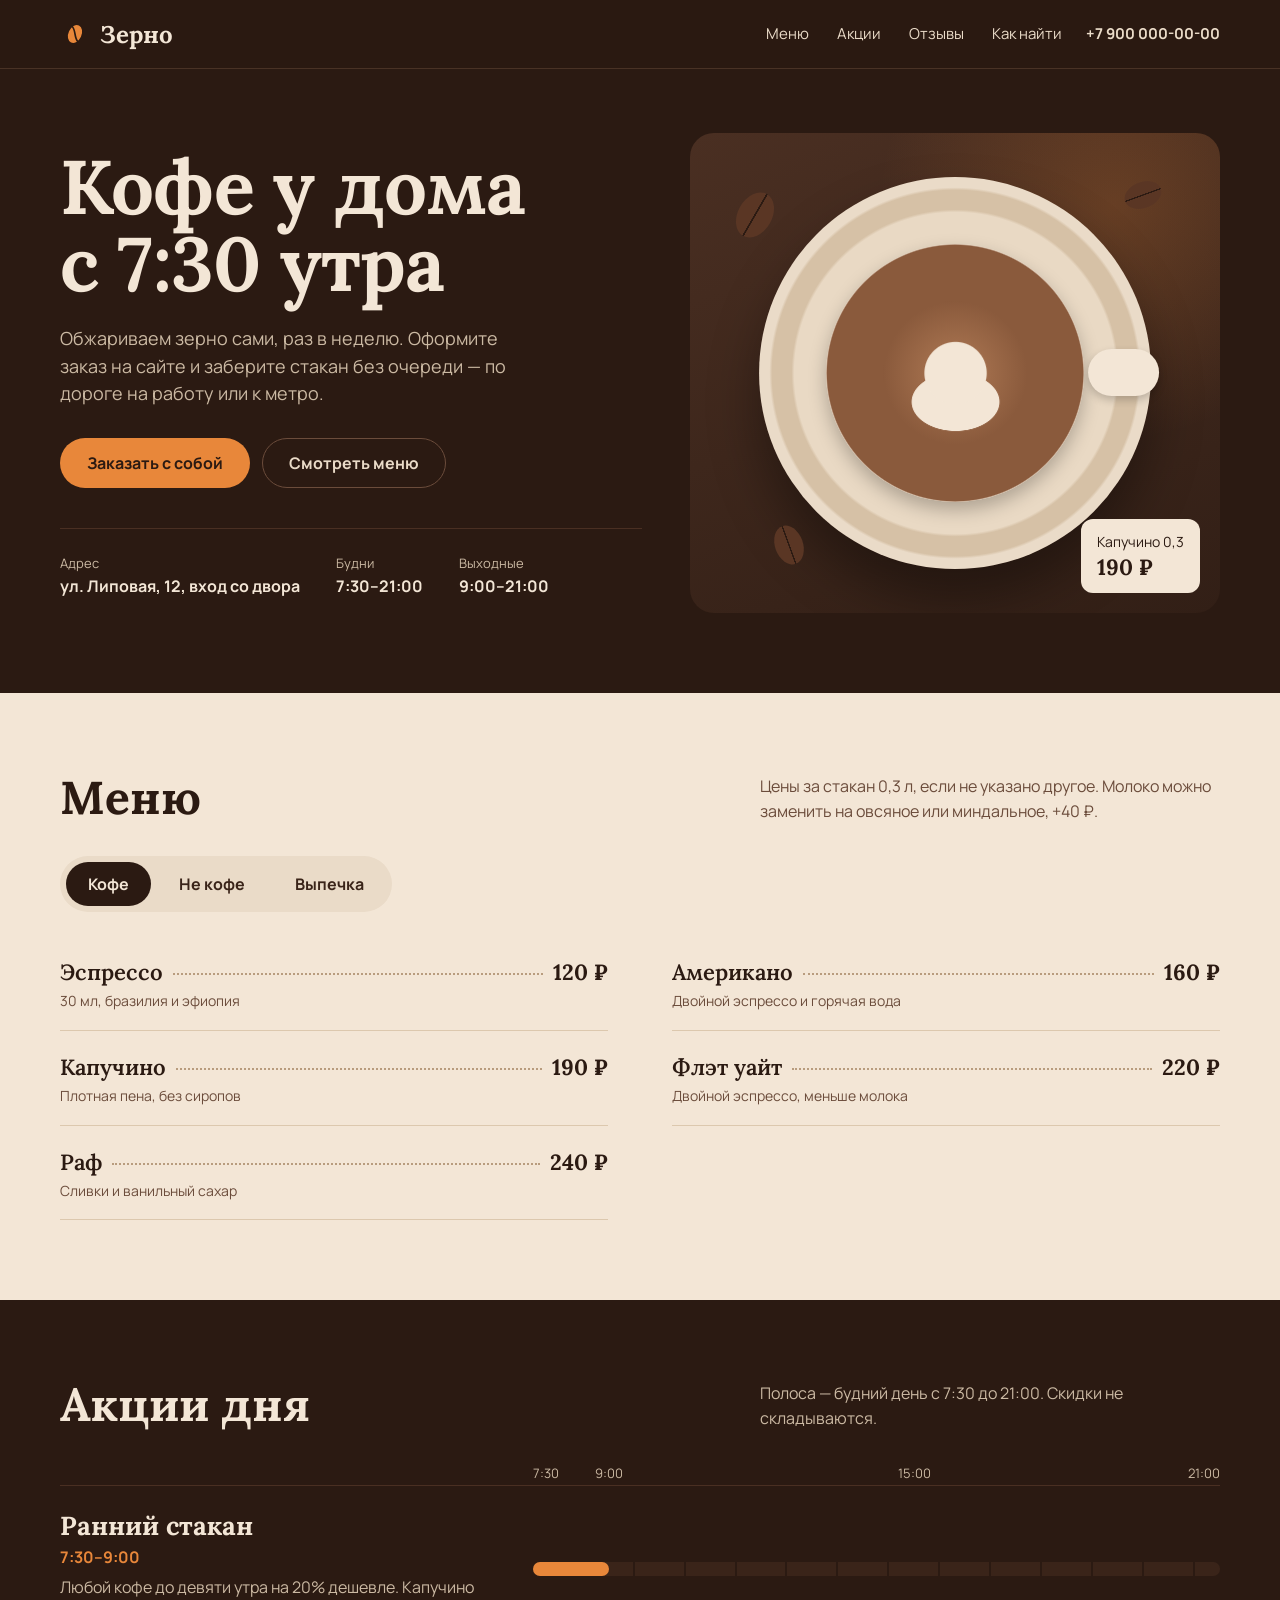
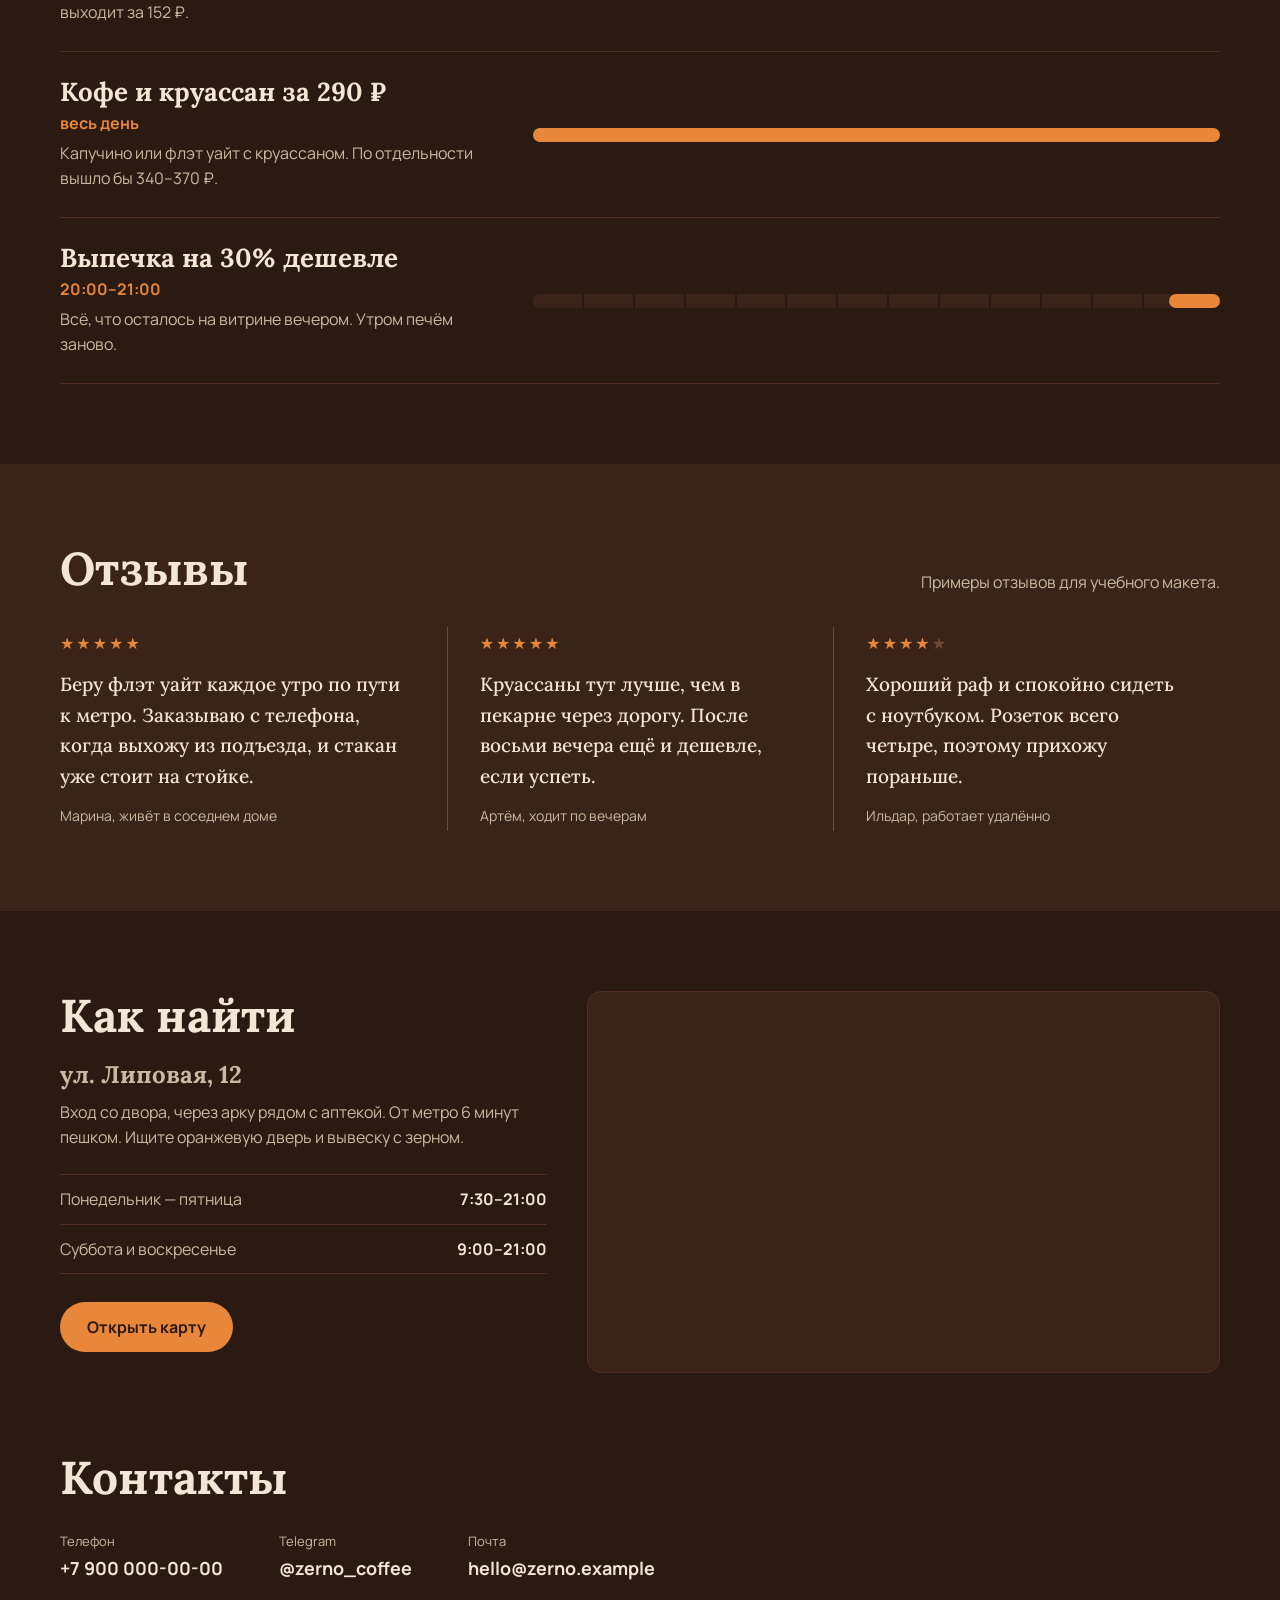
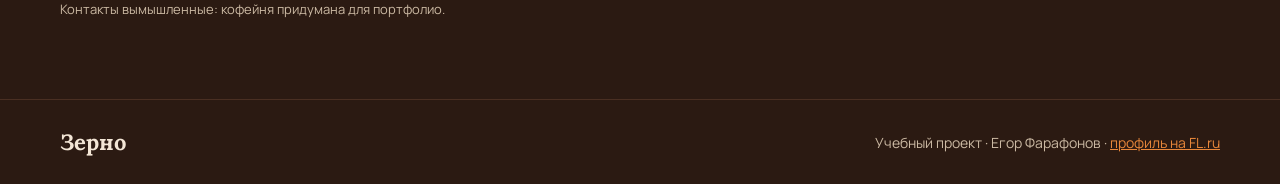
==== index.html @ 4b4f6992 "Initial commit: study portfolio project Co-Authored-By: Claude Opus 5.5 <noreply@anthropic.com>" ====
<!doctype html>
<html lang="ru">
<head>
<meta charset="utf-8">
<meta name="viewport" content="width=device-width, initial-scale=1">
<title>Зерно — кофейня у дома с 7:30</title>
<meta name="description" content="Кофейня «Зерно» на Липовой, 12: свежая обжарка раз в неделю, меню с ценами, акции дня и заказ с собой без очереди. Открываемся в 7:30.">
<meta name="theme-color" content="#2B1A12">
<meta property="og:type" content="website">
<meta property="og:locale" content="ru_RU">
<meta property="og:title" content="Зерно — кофейня у дома с 7:30">
<meta property="og:description" content="Меню с ценами, акции дня и заказ с собой без очереди. Учебный проект Егора Фарафонова.">
<meta property="og:url" content="https://xevorin.github.io/zerno-coffee/">
<meta property="og:image" content="https://xevorin.github.io/zerno-coffee/screenshot.png">
<link rel="icon" href="data:image/svg+xml,%3Csvg xmlns='http://www.w3.org/2000/svg' viewBox='0 0 64 64'%3E%3Crect width='64' height='64' rx='14' fill='%232B1A12'/%3E%3Cellipse cx='32' cy='32' rx='14' ry='20' fill='%23E8873A' transform='rotate(25 32 32)'/%3E%3Cpath d='M26 16c8 8 4 24 12 32' stroke='%232B1A12' stroke-width='3' fill='none' stroke-linecap='round'/%3E%3C/svg%3E">
<link rel="preconnect" href="https://fonts.googleapis.com">
<link rel="preconnect" href="https://fonts.gstatic.com" crossorigin>
<link href="https://fonts.googleapis.com/css2?family=Lora:wght@500;600;700&family=Manrope:wght@400;500;700&display=swap" rel="stylesheet">
<link rel="stylesheet" href="style.css">
</head>
<body>
<a class="skip" href="#main">Перейти к содержимому</a>

<header class="top">
  <div class="wrap top__in">
    <a class="logo" href="#top" aria-label="Зерно, на главную">
      <svg class="logo__mark" viewBox="0 0 64 64" aria-hidden="true"><ellipse cx="32" cy="32" rx="14" ry="20" fill="#E8873A" transform="rotate(25 32 32)"/><path d="M26 16c8 8 4 24 12 32" stroke="#2B1A12" stroke-width="3.5" fill="none" stroke-linecap="round"/></svg>
      Зерно
    </a>
    <nav class="nav" aria-label="Разделы">
      <a href="#menu">Меню</a>
      <a href="#deals">Акции</a>
      <a href="#reviews">Отзывы</a>
      <a href="#find">Как найти</a>
    </nav>
    <a class="top__phone" href="tel:+79000000000">+7 900 000-00-00</a>
  </div>
</header>

<main id="main">
  <section class="hero" id="top" aria-labelledby="hero-title">
    <div class="wrap hero__in">
      <div class="hero__text">
        <h1 id="hero-title">Кофе у дома с&nbsp;7:30 утра</h1>
        <p class="lead">Обжариваем зерно сами, раз в неделю. Оформите заказ на сайте и заберите стакан без очереди — по дороге на работу или к метро.</p>
        <div class="btns">
          <button class="btn btn--primary" type="button" data-open-order>Заказать с собой</button>
          <a class="btn btn--ghost" href="#menu">Смотреть меню</a>
        </div>
        <dl class="facts">
          <div><dt>Адрес</dt><dd>ул. Липовая, 12, вход со двора</dd></div>
          <div><dt>Будни</dt><dd>7:30–21:00</dd></div>
          <div><dt>Выходные</dt><dd>9:00–21:00</dd></div>
        </dl>
      </div>
      <div class="cup" aria-hidden="true">
        <div class="cup__saucer"><div class="cup__body"><div class="cup__foam"></div></div><div class="cup__handle"></div></div>
        <div class="cup__bean cup__bean--1"></div>
        <div class="cup__bean cup__bean--2"></div>
        <div class="cup__bean cup__bean--3"></div>
        <div class="cup__tag">Капучино 0,3<b>190 ₽</b></div>
      </div>
    </div>
  </section>

  <section class="section menu" id="menu" aria-labelledby="menu-title">
    <div class="wrap">
      <div class="section__head">
        <h2 id="menu-title">Меню</h2>
        <p>Цены за стакан 0,3 л, если не указано другое. Молоко можно заменить на овсяное или миндальное, +40 ₽.</p>
      </div>

      <div class="tabs" role="tablist" aria-label="Категории меню">
        <button class="tab" role="tab" id="tab-coffee" aria-controls="panel-coffee" aria-selected="true">Кофе</button>
        <button class="tab" role="tab" id="tab-other" aria-controls="panel-other" aria-selected="false" tabindex="-1">Не кофе</button>
        <button class="tab" role="tab" id="tab-bakery" aria-controls="panel-bakery" aria-selected="false" tabindex="-1">Выпечка</button>
      </div>

      <div class="panel" role="tabpanel" id="panel-coffee" aria-labelledby="tab-coffee" tabindex="0">
        <ul class="items">
          <li class="item" data-id="espresso" data-name="Эспрессо" data-price="120"><h3>Эспрессо</h3><span class="dots" aria-hidden="true"></span><b>120 ₽</b><p>30 мл, бразилия и эфиопия</p></li>
          <li class="item" data-id="americano" data-name="Американо" data-price="160"><h3>Американо</h3><span class="dots" aria-hidden="true"></span><b>160 ₽</b><p>Двойной эспрессо и горячая вода</p></li>
          <li class="item" data-id="cappuccino" data-name="Капучино" data-price="190"><h3>Капучино</h3><span class="dots" aria-hidden="true"></span><b>190 ₽</b><p>Плотная пена, без сиропов</p></li>
          <li class="item" data-id="flatwhite" data-name="Флэт уайт" data-price="220"><h3>Флэт уайт</h3><span class="dots" aria-hidden="true"></span><b>220 ₽</b><p>Двойной эспрессо, меньше молока</p></li>
          <li class="item" data-id="raf" data-name="Раф" data-price="240"><h3>Раф</h3><span class="dots" aria-hidden="true"></span><b>240 ₽</b><p>Сливки и ванильный сахар</p></li>
        </ul>
      </div>
      <div class="panel" role="tabpanel" id="panel-other" aria-labelledby="tab-other" tabindex="0" hidden>
        <ul class="items">
          <li class="item" data-id="cocoa" data-name="Какао" data-price="180"><h3>Какао</h3><span class="dots" aria-hidden="true"></span><b>180 ₽</b><p>Бельгийский порошок, молоко 3,2%</p></li>
          <li class="item" data-id="matcha" data-name="Матча латте" data-price="230"><h3>Матча латте</h3><span class="dots" aria-hidden="true"></span><b>230 ₽</b><p>Японская матча, можно на овсяном</p></li>
          <li class="item" data-id="tea" data-name="Чай в чайнике" data-price="200"><h3>Чай в чайнике</h3><span class="dots" aria-hidden="true"></span><b>200 ₽</b><p>Ассам, сенча или иван-чай, 0,5 л</p></li>
          <li class="item" data-id="lemonade" data-name="Лимонад облепиха-мята" data-price="210"><h3>Лимонад облепиха-мята</h3><span class="dots" aria-hidden="true"></span><b>210 ₽</b><p>0,4 л, со льдом</p></li>
        </ul>
      </div>
      <div class="panel" role="tabpanel" id="panel-bakery" aria-labelledby="tab-bakery" tabindex="0" hidden>
        <ul class="items">
          <li class="item" data-id="croissant" data-name="Круассан" data-price="150"><h3>Круассан</h3><span class="dots" aria-hidden="true"></span><b>150 ₽</b><p>Сливочное масло 82%, печём утром</p></li>
          <li class="item" data-id="cinnabon" data-name="Синнабон" data-price="190"><h3>Синнабон</h3><span class="dots" aria-hidden="true"></span><b>190 ₽</b><p>Корица и сливочный крем</p></li>
          <li class="item" data-id="cheesecake" data-name="Чизкейк" data-price="260"><h3>Чизкейк</h3><span class="dots" aria-hidden="true"></span><b>260 ₽</b><p>Нью-Йорк, кусок 120 г</p></li>
        </ul>
      </div>
    </div>
  </section>

  <section class="section deals" id="deals" aria-labelledby="deals-title">
    <div class="wrap">
      <div class="section__head">
        <h2 id="deals-title">Акции дня</h2>
        <p>Полоса — будний день с 7:30 до 21:00. Скидки не складываются.</p>
      </div>
      <div class="day" aria-hidden="true">
        <span style="left:0">7:30</span><span style="left:11.1%">9:00</span><span style="left:55.6%">15:00</span><span style="left:100%">21:00</span>
      </div>
      <ul class="deals__list">
        <li class="deal">
          <div class="deal__text"><h3>Ранний стакан</h3><p class="deal__time">7:30–9:00</p><p>Любой кофе до девяти утра на 20% дешевле. Капучино выходит за 152 ₽.</p></div>
          <div class="deal__track"><span style="left:0;width:11.1%"></span></div>
        </li>
        <li class="deal">
          <div class="deal__text"><h3>Кофе и круассан за 290 ₽</h3><p class="deal__time">весь день</p><p>Капучино или флэт уайт с круассаном. По отдельности вышло бы 340–370 ₽.</p></div>
          <div class="deal__track"><span style="left:0;width:100%"></span></div>
        </li>
        <li class="deal">
          <div class="deal__text"><h3>Выпечка на 30% дешевле</h3><p class="deal__time">20:00–21:00</p><p>Всё, что осталось на витрине вечером. Утром печём заново.</p></div>
          <div class="deal__track"><span style="left:92.6%;width:7.4%"></span></div>
        </li>
      </ul>
    </div>
  </section>

  <section class="section reviews" id="reviews" aria-labelledby="reviews-title">
    <div class="wrap">
      <div class="section__head">
        <h2 id="reviews-title">Отзывы</h2>
        <p>Примеры отзывов для учебного макета.</p>
      </div>
      <ul class="reviews__grid">
        <li class="review">
          <p class="review__stars" aria-label="Оценка 5 из 5">★★★★★</p>
          <blockquote>Беру флэт уайт каждое утро по пути к метро. Заказываю с телефона, когда выхожу из подъезда, и стакан уже стоит на стойке.</blockquote>
          <p class="review__who">Марина, живёт в соседнем доме</p>
        </li>
        <li class="review">
          <p class="review__stars" aria-label="Оценка 5 из 5">★★★★★</p>
          <blockquote>Круассаны тут лучше, чем в пекарне через дорогу. После восьми вечера ещё и дешевле, если успеть.</blockquote>
          <p class="review__who">Артём, ходит по вечерам</p>
        </li>
        <li class="review">
          <p class="review__stars" aria-label="Оценка 4 из 5">★★★★<span class="dim">★</span></p>
          <blockquote>Хороший раф и спокойно сидеть с ноутбуком. Розеток всего четыре, поэтому прихожу пораньше.</blockquote>
          <p class="review__who">Ильдар, работает удалённо</p>
        </li>
      </ul>
    </div>
  </section>

  <section class="section find" id="find" aria-labelledby="find-title">
    <div class="wrap find__in">
      <div class="find__text">
        <h2 id="find-title">Как найти</h2>
        <p class="find__addr">ул. Липовая, 12</p>
        <p>Вход со двора, через арку рядом с аптекой. От метро 6 минут пешком. Ищите оранжевую дверь и вывеску с зерном.</p>
        <dl class="hours">
          <div><dt>Понедельник — пятница</dt><dd>7:30–21:00</dd></div>
          <div><dt>Суббота и воскресенье</dt><dd>9:00–21:00</dd></div>
        </dl>
        <a class="btn btn--primary" href="https://www.openstreetmap.org/?mlat=55.7602&amp;mlon=37.6085#map=17/55.7602/37.6085" target="_blank" rel="noopener">Открыть карту</a>
      </div>
      <div class="map">
        <iframe title="Карта: кофейня «Зерно»" loading="lazy" src="https://www.openstreetmap.org/export/embed.html?bbox=37.6025%2C55.7575%2C37.6145%2C55.7629&amp;layer=mapnik&amp;marker=55.7602%2C37.6085"></iframe>
      </div>
    </div>
  </section>

  <section class="section contacts" id="contacts" aria-labelledby="contacts-title">
    <div class="wrap">
      <h2 id="contacts-title">Контакты</h2>
      <ul class="contacts__grid">
        <li><span>Телефон</span><a href="tel:+79000000000">+7 900 000-00-00</a></li>
        <li><span>Telegram</span><strong>@zerno_coffee</strong></li>
        <li><span>Почта</span><a href="mailto:hello@zerno.example">hello@zerno.example</a></li>
      </ul>
      <p class="note">Контакты вымышленные: кофейня придумана для портфолио.</p>
    </div>
  </section>
</main>

<footer class="footer">
  <div class="wrap footer__in">
    <span class="footer__logo">Зерно</span>
    <p>Учебный проект · Егор Фарафонов · <a href="https://www.fl.ru/users/farafonovegor07/">профиль на FL.ru</a></p>
  </div>
</footer>

<dialog class="order" id="order" aria-labelledby="order-title">
  <div class="order__box">
    <button class="order__close" type="button" data-close-order aria-label="Закрыть">×</button>

    <form class="order__form" id="order-form" novalidate>
      <h2 id="order-title">Заказ с собой</h2>
      <p class="order__sub">Соберём к выбранному времени, оплата на месте.</p>

      <div class="field">
        <label for="o-name">Имя</label>
        <input id="o-name" name="name" type="text" autocomplete="given-name" required maxlength="40">
        <p class="field__err" id="o-name-err" hidden>Напишите, как к вам обращаться.</p>
      </div>
      <div class="field">
        <label for="o-phone">Телефон</label>
        <input id="o-phone" name="phone" type="tel" inputmode="tel" autocomplete="tel" placeholder="+7 900 000-00-00" required aria-describedby="o-phone-err">
        <p class="field__err" id="o-phone-err" hidden>Нужен российский номер из 11 цифр, например +7 900 123-45-67.</p>
      </div>
      <div class="field">
        <label for="o-time">Когда заберёте</label>
        <select id="o-time" name="time" required></select>
      </div>

      <fieldset class="picker">
        <legend>Что приготовить</legend>
        <ul class="picker__list" id="picker"></ul>
        <p class="field__err" id="o-items-err" hidden>Добавьте хотя бы одну позицию.</p>
      </fieldset>

      <div class="order__total">
        <span>Итого</span>
        <output id="o-total" for="picker" aria-live="polite">0 ₽</output>
      </div>
      <button class="btn btn--primary btn--wide" type="submit">Отправить заказ</button>
      <p class="order__demo">Демо-форма: заказ никуда не отправляется</p>
    </form>

    <div class="order__done" id="order-done" hidden tabindex="-1">
      <div class="order__check" aria-hidden="true">✓</div>
      <h2>Заказ принят</h2>
      <p id="order-summary"></p>
      <button class="btn btn--primary" type="button" data-close-order>Готово</button>
      <p class="order__demo">Демо-форма: заказ никуда не отправляется</p>
    </div>
  </div>
</dialog>

<script src="script.js"></script>
</body>
</html>
---- style.css ----
:root {
  --espresso: #2B1A12;
  --brown: #3A2419;
  --brown-2: #4A2F22;
  --line: #6B4C3B;
  --oat: #EADBC8;
  --oat-2: #F3E6D6;
  --muted: #CBB9A3;
  --orange: #E8873A;
  --orange-2: #F29A52;
  --serif: "Lora", Georgia, serif;
  --sans: "Manrope", system-ui, -apple-system, "Segoe UI", sans-serif;
  --r: 14px;
}

*, *::before, *::after { box-sizing: border-box; }
* { margin: 0; }
html { scroll-behavior: smooth; scroll-padding-top: 80px; }
body {
  background: var(--espresso);
  color: var(--oat);
  font: 400 16px/1.55 var(--sans);
  overflow-x: hidden;
  -webkit-font-smoothing: antialiased;
}
img, svg, iframe { display: block; max-width: 100%; }
ul { list-style: none; padding: 0; }
a { color: inherit; }
button, input, select { font: inherit; color: inherit; }
h1, h2, h3 { font-family: var(--serif); font-weight: 700; line-height: 1.1; color: var(--oat-2); }

:focus-visible { outline: 3px solid var(--orange); outline-offset: 3px; border-radius: 6px; }

.skip {
  position: absolute; left: 16px; top: -60px; z-index: 50;
  background: var(--orange); color: var(--espresso); padding: 10px 16px; border-radius: 8px; font-weight: 700;
}
.skip:focus { top: 12px; }

.wrap { width: min(1160px, 100% - 32px); margin-inline: auto; }

/* header */
.top {
  position: sticky; top: 0; z-index: 20;
  background: rgba(43, 26, 18, .92);
  backdrop-filter: blur(8px);
  border-bottom: 1px solid rgba(107, 76, 59, .5);
}
.top__in { display: flex; align-items: center; gap: 24px; height: 68px; }
.logo { display: flex; align-items: center; gap: 10px; font: 700 24px var(--serif); color: var(--oat-2); text-decoration: none; }
.logo__mark { width: 30px; height: 30px; }
.nav { display: flex; gap: 28px; margin-left: auto; }
.nav a, .top__phone { text-decoration: none; font-size: 15px; color: var(--oat); }
.nav a:hover, .top__phone:hover { color: var(--orange); }
.top__phone { font-weight: 700; }

/* buttons */
.btn {
  display: inline-flex; align-items: center; justify-content: center; gap: 8px;
  min-height: 50px; padding: 0 26px; border-radius: 30px; border: 1.5px solid transparent;
  font-weight: 700; font-size: 16px; text-decoration: none; cursor: pointer;
  transition: background-color .2s, border-color .2s, transform .2s;
}
.btn--primary { background: var(--orange); color: var(--espresso); }
.btn--primary:hover { background: var(--orange-2); }
.btn--primary:active { transform: translateY(1px); }
.btn--ghost { border-color: var(--line); color: var(--oat); }
.btn--ghost:hover { border-color: var(--oat); }
.btn--wide { width: 100%; }

/* hero */
.hero { padding: 64px 0 80px; }
.hero__in { display: grid; grid-template-columns: 1.1fr 1fr; gap: 48px; align-items: center; }
.hero h1 { font-size: clamp(42px, 6.4vw, 76px); line-height: 1.02; letter-spacing: -.01em; max-width: 9.5em; }
.lead { margin-top: 22px; color: var(--muted); font-size: 18px; max-width: 470px; }
.btns { margin-top: 30px; display: flex; flex-wrap: wrap; gap: 12px; }
.facts { margin-top: 40px; display: flex; flex-wrap: wrap; gap: 14px 36px; padding-top: 24px; border-top: 1px solid var(--brown-2); }
.facts dt { font-size: 13px; color: var(--muted); }
.facts dd { font-weight: 700; color: var(--oat-2); }

.cup {
  position: relative; aspect-ratio: 1 / 1; max-height: 480px; width: 100%;
  border-radius: 24px; overflow: hidden;
  background:
    radial-gradient(circle at 80% 15%, rgba(232, 135, 58, .22), transparent 40%),
    linear-gradient(160deg, #4A2F22, #321F16);
}
.cup__saucer {
  position: absolute; left: 50%; top: 50%; width: 74%; aspect-ratio: 1; translate: -50% -50%;
  border-radius: 50%;
  background: radial-gradient(circle, #E9D9C4 0 58%, #D6C1A6 59% 66%, #EADBC8 67%);
  box-shadow: 0 30px 50px rgba(0, 0, 0, .35);
}
.cup__body {
  position: absolute; inset: 17%; border-radius: 50%;
  background: radial-gradient(circle, #8A5A3C 0 70%, #F3E6D6 71% 82%, #D9C4A9 83%);
  box-shadow: 0 8px 18px rgba(0, 0, 0, .25);
}
.cup__foam {
  position: absolute; inset: 22%; border-radius: 50%;
  background: radial-gradient(circle at 50% 50%, #F3E6D6 0 30%, transparent 31%),
              radial-gradient(ellipse 60% 40% at 50% 70%, #F3E6D6 0 50%, transparent 51%),
              radial-gradient(circle at 50% 50%, #B07A55, #8A5A3C 70%);
}
.cup__handle {
  position: absolute; right: -2%; top: 44%; width: 18%; height: 12%;
  border-radius: 40px; background: #F3E6D6; box-shadow: 0 4px 8px rgba(0, 0, 0, .2);
}
.cup__bean {
  position: absolute; width: 34px; height: 48px; border-radius: 50%;
  background: linear-gradient(90deg, #5A3624 47%, #2B1A12 48% 52%, #5A3624 53%);
}
.cup__bean--1 { left: 9%; top: 12%; rotate: 30deg; }
.cup__bean--2 { left: 16%; bottom: 10%; rotate: -20deg; width: 28px; height: 40px; }
.cup__bean--3 { right: 12%; top: 9%; rotate: 70deg; width: 26px; height: 38px; }
.cup__tag {
  position: absolute; right: 20px; bottom: 20px;
  background: var(--oat-2); color: var(--espresso); padding: 12px 16px; border-radius: 12px; font-size: 14px;
}
.cup__tag b { display: block; font: 700 22px var(--serif); }

/* sections */
.section { padding: 80px 0; }
.section__head { display: flex; flex-wrap: wrap; justify-content: space-between; align-items: end; gap: 12px 40px; margin-bottom: 32px; }
.section h2 { font-size: clamp(32px, 4.4vw, 46px); }
.section__head p { color: var(--muted); max-width: 460px; }

/* menu */
.menu { background: var(--oat-2); color: var(--espresso); }
.menu h2, .menu h3 { color: var(--espresso); }
.menu .section__head p { color: #6B4C3B; }
.tabs { display: inline-flex; flex-wrap: wrap; gap: 6px; padding: 6px; background: var(--oat); border-radius: 40px; margin-bottom: 28px; }
.tab {
  border: 0; background: transparent; padding: 10px 22px; border-radius: 30px;
  font-weight: 700; cursor: pointer; color: var(--brown);
}
.tab[aria-selected="true"] { background: var(--espresso); color: var(--oat-2); }
.tab:hover:not([aria-selected="true"]) { background: rgba(43, 26, 18, .08); }
.panel:focus-visible { border-radius: var(--r); }
.items { display: grid; grid-template-columns: 1fr 1fr; gap: 4px 64px; }
.item {
  display: grid; grid-template-columns: auto 1fr auto; align-items: baseline; column-gap: 10px;
  padding: 18px 0; border-bottom: 1px solid #DCC8AE;
}
.item h3 { font-size: 22px; font-weight: 600; }
.dots { border-bottom: 2px dotted #B89C7E; transform: translateY(-5px); min-width: 24px; }
.item b { white-space: nowrap; font: 700 22px var(--serif); color: var(--espresso); }
.item p { grid-column: 1 / -1; margin-top: 4px; font-size: 14px; color: #6B4C3B; }

/* deals: timeline of a weekday */
.day { position: relative; height: 22px; margin-left: calc(38% + 32px); font-size: 13px; color: var(--muted); }
.day span { position: absolute; top: 0; translate: -50% 0; white-space: nowrap; }
.day span:first-child { translate: 0 0; }
.day span:last-child { translate: -100% 0; }
.deals__list { border-top: 1px solid var(--brown-2); }
.deal { display: grid; grid-template-columns: 38% 1fr; gap: 32px; align-items: center; padding: 26px 0; border-bottom: 1px solid var(--brown-2); }
.deal h3 { font-size: 26px; }
.deal__time { color: var(--orange); font-weight: 700; margin: 4px 0 6px; }
.deal__text p:last-child { color: var(--muted); }
.deal__track {
  position: relative; height: 14px; border-radius: 7px;
  background: repeating-linear-gradient(90deg, var(--brown) 0 calc(100% / 13.5 - 2px), var(--espresso) 0 calc(100% / 13.5));
}
.deal__track span { position: absolute; top: 0; bottom: 0; border-radius: 7px; background: var(--orange); }

/* reviews */
.reviews { background: var(--brown); }
.reviews__grid { display: grid; grid-template-columns: repeat(3, 1fr); }
.review { display: flex; flex-direction: column; gap: 14px; padding: 4px 32px; border-left: 1px solid var(--line); }
.review:first-child { padding-left: 0; border-left: 0; }
.review__stars { color: var(--orange); letter-spacing: 2px; }
.review__stars .dim { color: var(--line); }
.review blockquote { font: 500 19px/1.6 var(--serif); color: var(--oat-2); flex: 1; }
.review__who { font-size: 14px; color: var(--muted); }

/* find */
.find__in { display: grid; grid-template-columns: 1fr 1.3fr; gap: 40px; align-items: stretch; }
.find__addr { font: 700 24px var(--serif); color: var(--orange); margin: 18px 0 10px; }
.find__text > p { color: var(--muted); }
.hours { margin: 24px 0 28px; border-top: 1px solid var(--brown-2); }
.hours div { display: flex; justify-content: space-between; gap: 16px; padding: 12px 0; border-bottom: 1px solid var(--brown-2); }
.hours dt { color: var(--muted); }
.hours dd { font-weight: 700; color: var(--oat-2); white-space: nowrap; }
.map { border-radius: var(--r); overflow: hidden; min-height: 380px; background: var(--brown); border: 1px solid var(--brown-2); }
.map iframe { width: 100%; height: 100%; min-height: 380px; border: 0; filter: sepia(.25) saturate(.85); }

/* contacts */
.contacts { padding-top: 0; }
.contacts h2 { margin-bottom: 28px; }
.contacts__grid { display: flex; flex-wrap: wrap; gap: 20px 56px; }
.contacts__grid li { display: flex; flex-direction: column; gap: 4px; }
.contacts__grid span { font-size: 13px; color: var(--muted); }
.contacts__grid a, .contacts__grid strong { font-weight: 700; font-size: 18px; color: var(--oat-2); text-decoration: none; overflow-wrap: anywhere; }
.contacts__grid a:hover { color: var(--orange); }
.note { margin-top: 16px; font-size: 13px; color: var(--muted); }

/* footer */
.footer { border-top: 1px solid var(--brown-2); padding: 28px 0; }
.footer__in { display: flex; flex-wrap: wrap; justify-content: space-between; align-items: center; gap: 12px 24px; }
.footer__logo { font: 700 22px var(--serif); color: var(--oat-2); }
.footer p { color: var(--muted); font-size: 14px; }
.footer a { color: var(--orange); }

/* order dialog */
.order {
  width: min(560px, 100% - 24px); max-height: calc(100dvh - 24px); margin: auto;
  padding: 0; border: 0; border-radius: 20px;
  background: var(--oat-2); color: var(--espresso);
  box-shadow: 0 40px 80px rgba(0, 0, 0, .45);
}
.order::backdrop { background: rgba(20, 12, 8, .7); }
.order[open] { animation: pop .25s ease-out; }
@keyframes pop { from { opacity: 0; transform: translateY(12px); } }
.order__box { position: relative; padding: 32px 28px 24px; }
.order h2 { color: var(--espresso); font-size: 30px; padding-right: 40px; }
.order__sub { color: #6B4C3B; margin: 6px 0 22px; }
.order__close {
  position: absolute; right: 14px; top: 14px; width: 40px; height: 40px; border-radius: 50%;
  border: 0; background: var(--oat); font-size: 26px; line-height: 1; cursor: pointer;
}
.order__close:hover { background: #E0CDB5; }
.field { margin-bottom: 16px; }
.field label, .picker legend { display: block; font-weight: 700; font-size: 14px; margin-bottom: 6px; }
.field input, .field select {
  width: 100%; min-height: 48px; padding: 10px 14px; border-radius: 10px;
  border: 1.5px solid #D6C1A6; background: #fff; color: var(--espresso);
}
.field input:focus-visible, .field select:focus-visible { outline-offset: 0; border-color: var(--orange); }
.field input[aria-invalid="true"] { border-color: #B3261E; }
.field__err { color: #B3261E; font-size: 13px; margin-top: 6px; }
.picker { border: 0; padding: 0; margin: 4px 0 0; min-width: 0; }
.picker__list { border: 1.5px solid #D6C1A6; border-radius: 12px; background: #fff; max-height: 280px; overflow-y: auto; }
.pick { display: flex; align-items: center; gap: 12px; padding: 10px 12px; border-bottom: 1px solid #EFE3D3; }
.pick:last-child { border-bottom: 0; }
.pick__name { flex: 1; min-width: 0; font-size: 15px; }
.pick__name small { display: block; color: #8A6A55; font-size: 13px; }
.qty { display: flex; align-items: center; gap: 4px; }
.qty button {
  width: 34px; height: 34px; border-radius: 50%; border: 1.5px solid #D6C1A6; background: var(--oat-2);
  font-weight: 700; font-size: 18px; line-height: 1; cursor: pointer;
}
.qty button:hover { border-color: var(--orange); }
.qty button:disabled { opacity: .4; cursor: default; }
.qty output { min-width: 24px; text-align: center; font-weight: 700; }
.order__total { display: flex; justify-content: space-between; align-items: baseline; margin: 18px 0 16px; font-weight: 700; }
.order__total output { font: 700 28px var(--serif); }
.order__demo { margin-top: 12px; text-align: center; font-size: 12px; color: #8A6A55; }
.order__done { text-align: center; padding: 20px 0 4px; }
.order__done:focus { outline: none; }
.order__done h2 { padding: 0; margin: 14px 0 8px; }
.order__done > p:not(.order__demo) { color: #6B4C3B; margin-bottom: 22px; }
.order__check {
  width: 64px; height: 64px; margin: 0 auto; border-radius: 50%;
  display: grid; place-items: center; background: var(--orange); font-size: 32px; font-weight: 700;
}
body.no-scroll { overflow: hidden; }

/* responsive */
@media (max-width: 960px) {
  .nav { display: none; }
  .top__phone { margin-left: auto; }
  .hero { padding: 40px 0 64px; }
  .hero__in { grid-template-columns: 1fr; gap: 36px; }
  .cup { max-height: 420px; max-width: 520px; }
  .reviews__grid { grid-template-columns: 1fr; gap: 28px; }
  .review, .review:first-child { padding: 0 0 28px; border-left: 0; border-bottom: 1px solid var(--line); }
  .review:last-child { border-bottom: 0; padding-bottom: 0; }
  .items { grid-template-columns: 1fr; }
  .day { margin-left: 0; }
  .deal { grid-template-columns: 1fr; gap: 14px; }
  .find__in { grid-template-columns: 1fr; }
}
@media (max-width: 480px) {
  body { font-size: 15px; }
  .top__in { height: 60px; gap: 12px; }
  .top__phone { font-size: 14px; }
  .logo { font-size: 21px; }
  .section { padding: 56px 0; }
  .contacts { padding-top: 0; }
  .lead { font-size: 16px; }
  .btns .btn { flex: 1 1 100%; }
  .facts { flex-direction: column; gap: 10px; }
  .tabs { display: flex; }
  .tab { flex: 1; padding: 10px 8px; }
  .item h3, .item b { font-size: 19px; }
  .deal h3 { font-size: 22px; }
  .order__box { padding: 26px 16px 18px; }
  .order h2 { font-size: 26px; }
  .pick { gap: 8px; padding: 10px; }
  .qty button { width: 32px; height: 32px; }
  .map, .map iframe { min-height: 300px; }
}

@media (prefers-reduced-motion: reduce) {
  html { scroll-behavior: auto; }
  *, *::before, *::after { animation-duration: .01ms !important; animation-iteration-count: 1 !important; transition-duration: .01ms !important; }
}
@media (max-width: 480px) {
  .day span:nth-child(2), .day span:nth-child(3) { display: none; }
}
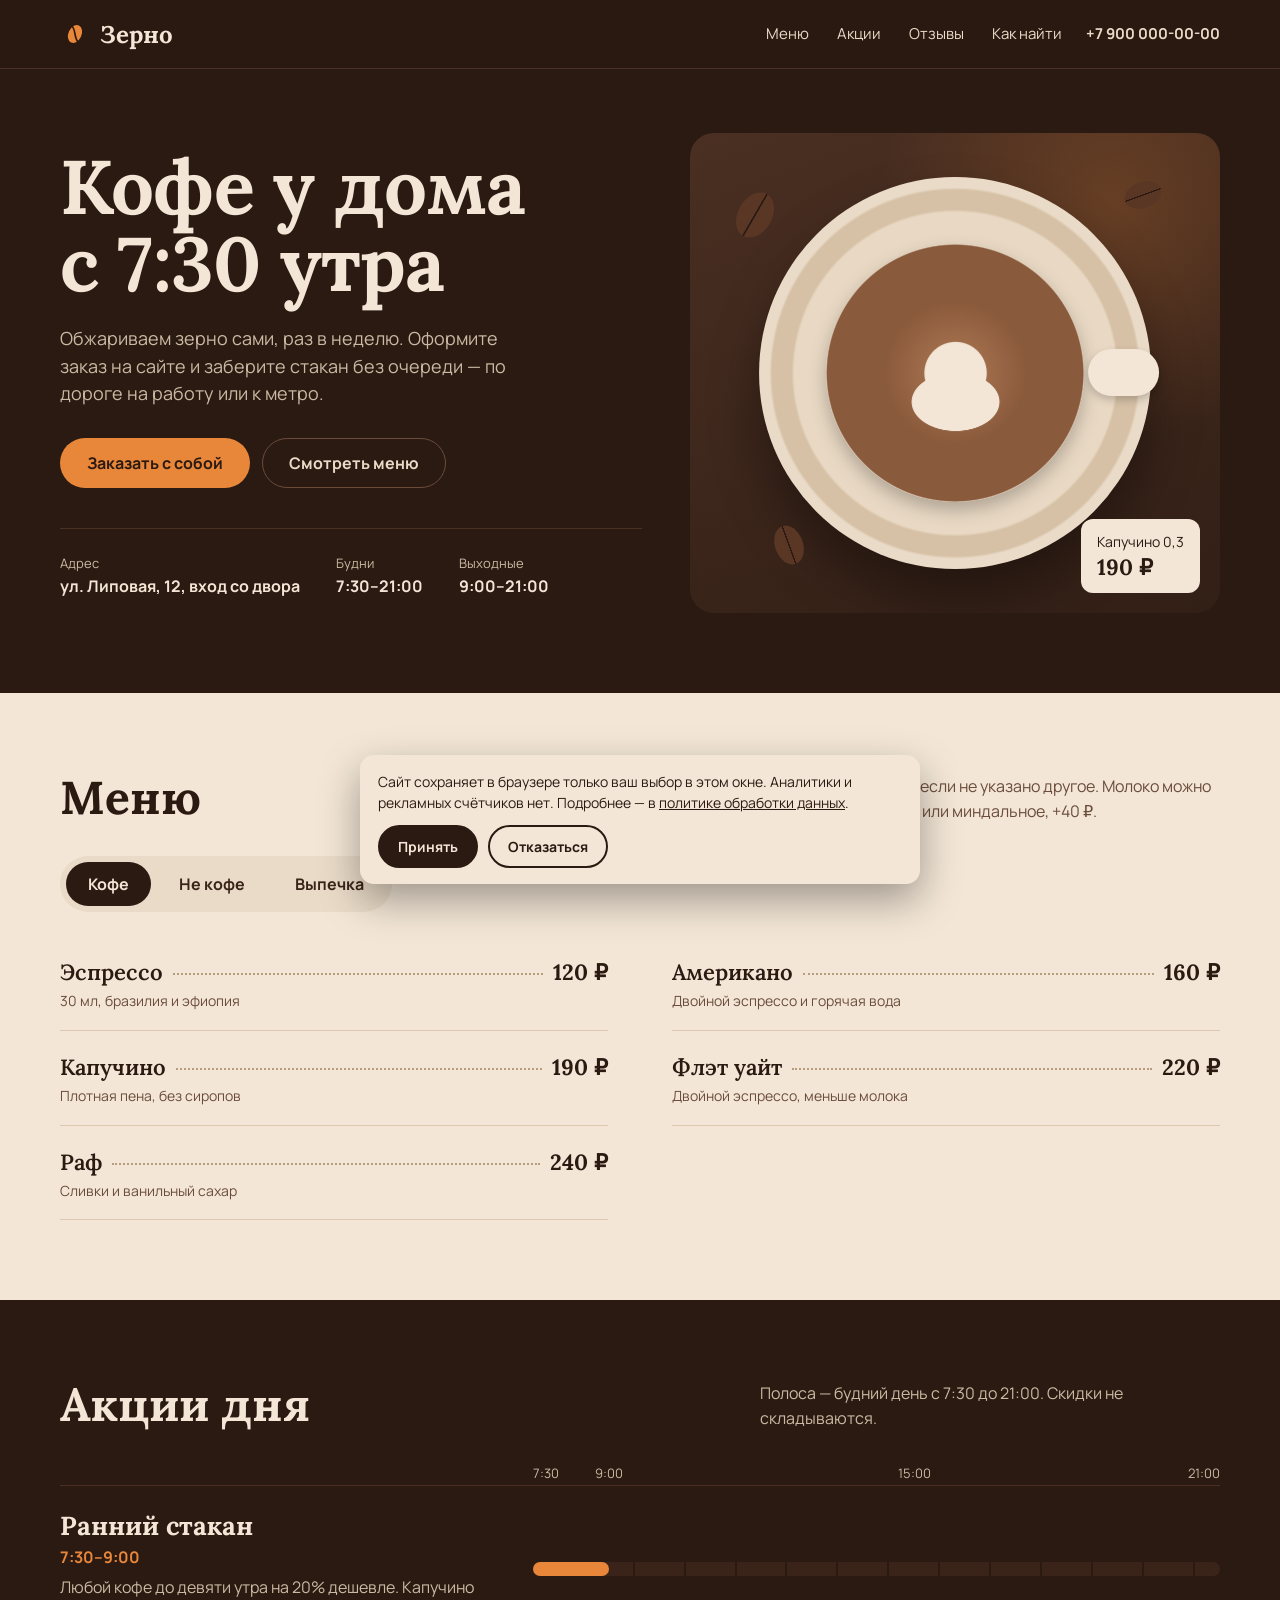
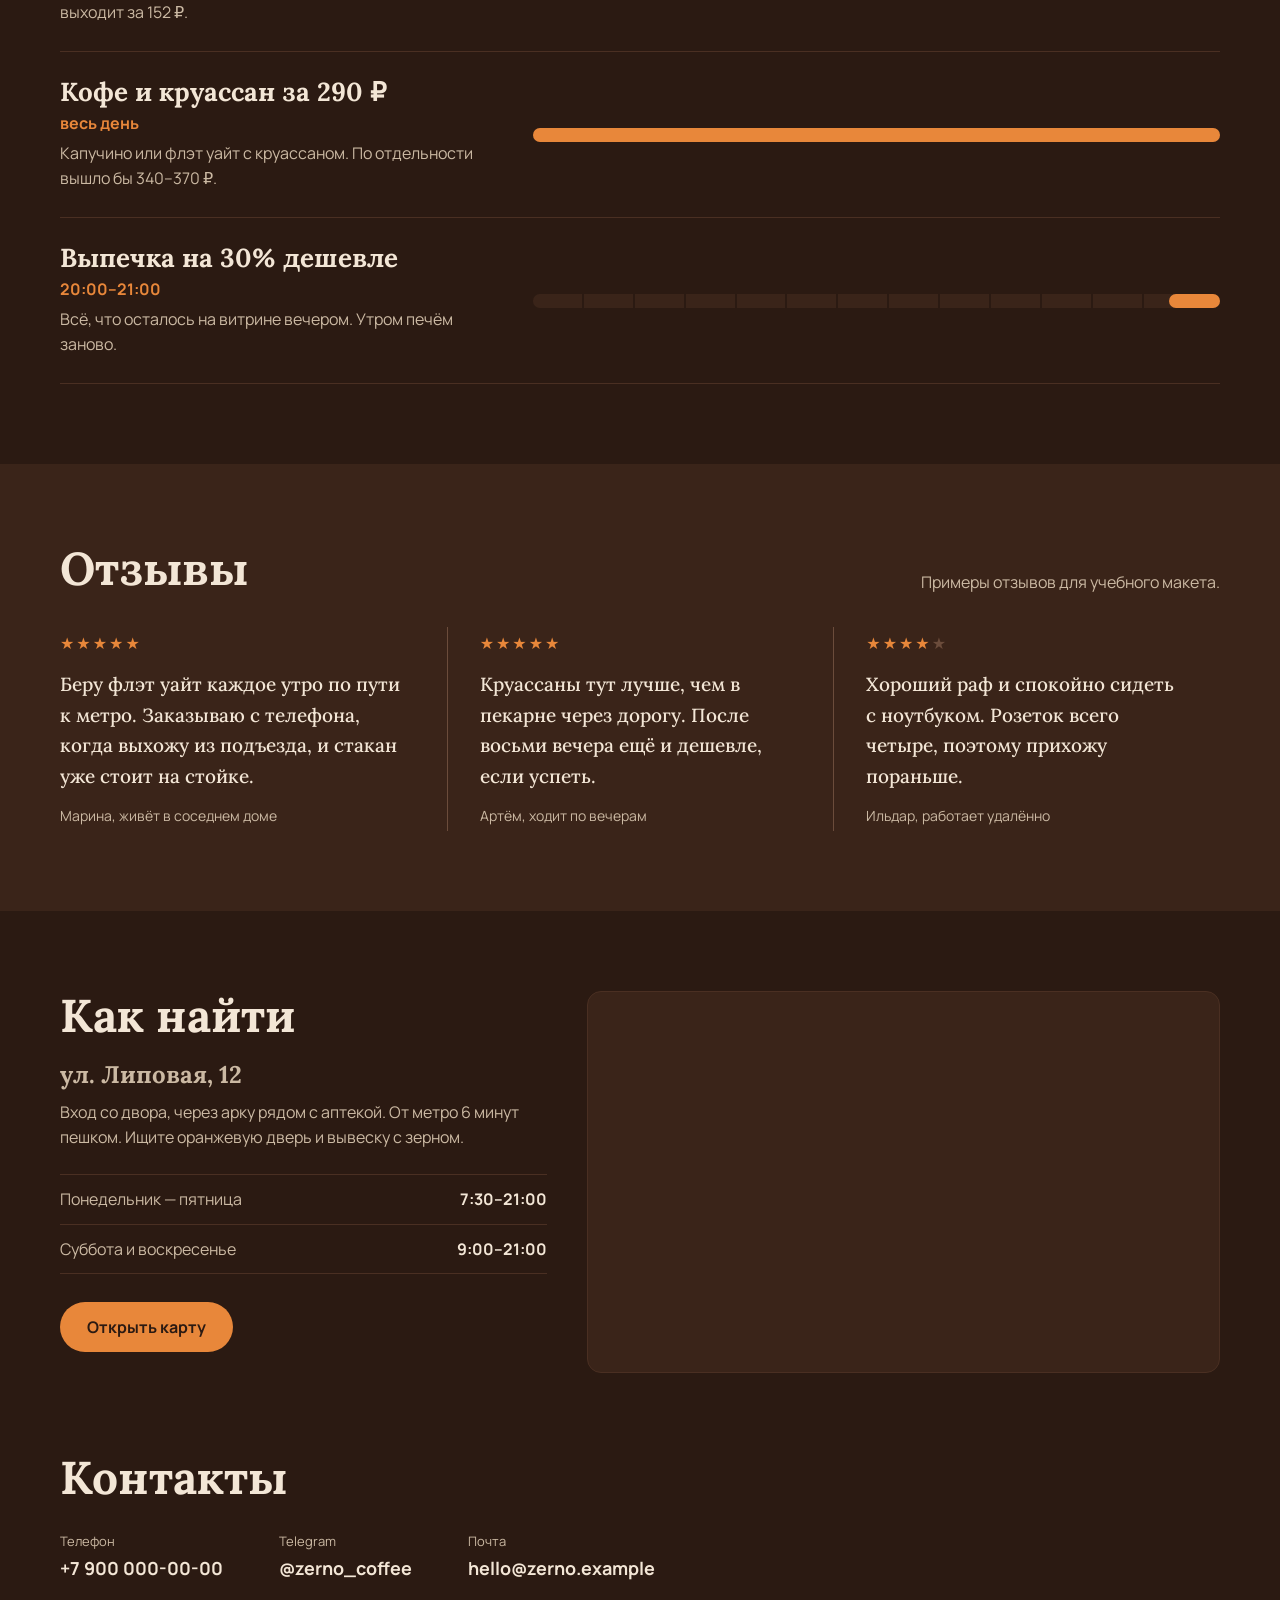
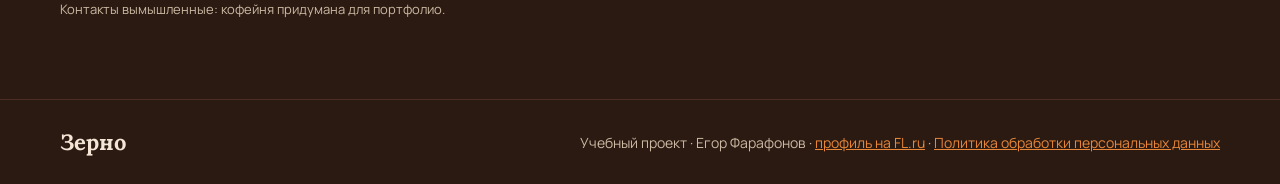
==== commit 650d0c18: "Self-host fonts, add consent and privacy pages Drop Google Fonts: woff2 files (OFL) now ship with th" ====
--- a/index.html
+++ b/index.html
@@ -13,9 +13,7 @@
 <meta property="og:url" content="https://xevorin.github.io/zerno-coffee/">
 <meta property="og:image" content="https://xevorin.github.io/zerno-coffee/screenshot.png">
 <link rel="icon" href="data:image/svg+xml,%3Csvg xmlns='http://www.w3.org/2000/svg' viewBox='0 0 64 64'%3E%3Crect width='64' height='64' rx='14' fill='%232B1A12'/%3E%3Cellipse cx='32' cy='32' rx='14' ry='20' fill='%23E8873A' transform='rotate(25 32 32)'/%3E%3Cpath d='M26 16c8 8 4 24 12 32' stroke='%232B1A12' stroke-width='3' fill='none' stroke-linecap='round'/%3E%3C/svg%3E">
-<link rel="preconnect" href="https://fonts.googleapis.com">
-<link rel="preconnect" href="https://fonts.gstatic.com" crossorigin>
-<link href="https://fonts.googleapis.com/css2?family=Lora:wght@500;600;700&family=Manrope:wght@400;500;700&display=swap" rel="stylesheet">
+<link rel="stylesheet" href="fonts/fonts.css">
 <link rel="stylesheet" href="style.css">
 </head>
 <body>
@@ -189,9 +187,14 @@
 <footer class="footer">
   <div class="wrap footer__in">
     <span class="footer__logo">Зерно</span>
-    <p>Учебный проект · Егор Фарафонов · <a href="https://www.fl.ru/users/farafonovegor07/">профиль на FL.ru</a></p>
+    <p>Учебный проект · Егор Фарафонов · <a href="https://www.fl.ru/users/farafonovegor07/">профиль на FL.ru</a> · <a href="privacy.html">Политика обработки персональных данных</a></p>
   </div>
 </footer>
+
+<div class="cookie" id="cookie" role="region" aria-label="Уведомление о cookie" hidden>
+  <p>Сайт сохраняет в браузере только ваш выбор в этом окне. Аналитики и рекламных счётчиков нет. Подробнее — в <a href="privacy.html">политике обработки данных</a>.</p>
+  <div class="cookie__btns"><button type="button" class="cookie__ok" data-cookie="accepted">Принять</button><button type="button" class="cookie__no" data-cookie="declined">Отказаться</button></div>
+</div>
 
 <dialog class="order" id="order" aria-labelledby="order-title">
   <div class="order__box">
@@ -225,6 +228,11 @@
       <div class="order__total">
         <span>Итого</span>
         <output id="o-total" for="picker" aria-live="polite">0 ₽</output>
+      </div>
+      <div class="field field--check">
+        <input id="o-consent" name="consent" type="checkbox" aria-describedby="o-consent-err">
+        <label for="o-consent">Даю <a href="consent.html" target="_blank" rel="noopener">согласие на обработку персональных данных</a> по <a href="privacy.html" target="_blank" rel="noopener">политике</a></label>
+        <p class="field__err" id="o-consent-err" hidden>Без согласия заказ не отправить.</p>
       </div>
       <button class="btn btn--primary btn--wide" type="submit">Отправить заказ</button>
       <p class="order__demo">Демо-форма: заказ никуда не отправляется</p>
--- a/fonts/fonts.css
+++ b/fonts/fonts.css
@@ -0,0 +1,41 @@
+/* Self-hosted fonts (SIL Open Font License 1.1), files from @fontsource-variable 5.3.0 */
+
+/* lora-cyrillic-wght-normal */
+@font-face {
+  font-family: 'Lora';
+  font-style: normal;
+  font-display: swap;
+  font-weight: 400 700;
+  src: url(./lora-cyrillic-wght-normal.woff2) format('woff2-variations');
+  unicode-range: U+0301,U+0400-045F,U+0490-0491,U+04B0-04B1,U+2116;
+}
+
+/* lora-latin-wght-normal */
+@font-face {
+  font-family: 'Lora';
+  font-style: normal;
+  font-display: swap;
+  font-weight: 400 700;
+  src: url(./lora-latin-wght-normal.woff2) format('woff2-variations');
+  unicode-range: U+0000-00FF,U+0131,U+0152-0153,U+02BB-02BC,U+02C6,U+02DA,U+02DC,U+0304,U+0308,U+0329,U+2000-206F,U+20AC,U+2122,U+2191,U+2193,U+2212,U+2215,U+FEFF,U+FFFD;
+}
+
+/* manrope-cyrillic-wght-normal */
+@font-face {
+  font-family: 'Manrope';
+  font-style: normal;
+  font-display: swap;
+  font-weight: 200 800;
+  src: url(./manrope-cyrillic-wght-normal.woff2) format('woff2-variations');
+  unicode-range: U+0301,U+0400-045F,U+0490-0491,U+04B0-04B1,U+2116;
+}
+
+/* manrope-latin-wght-normal */
+@font-face {
+  font-family: 'Manrope';
+  font-style: normal;
+  font-display: swap;
+  font-weight: 200 800;
+  src: url(./manrope-latin-wght-normal.woff2) format('woff2-variations');
+  unicode-range: U+0000-00FF,U+0131,U+0152-0153,U+02BB-02BC,U+02C6,U+02DA,U+02DC,U+0304,U+0308,U+0329,U+2000-206F,U+20AC,U+2122,U+2191,U+2193,U+2212,U+2215,U+FEFF,U+FFFD;
+}
--- a/style.css
+++ b/style.css
@@ -298,3 +298,22 @@
 @media (max-width: 480px) {
   .day span:nth-child(2), .day span:nth-child(3) { display: none; }
 }
+
+/* consent checkbox in the order form */
+.field--check { display: grid; grid-template-columns: 22px 1fr; gap: 10px; align-items: start; margin-top: 14px; }
+.field--check input { width: 20px; height: 20px; margin: 2px 0 0; accent-color: var(--espresso); }
+.field--check label { font-size: 14px; line-height: 1.45; font-weight: 500; }
+.field--check label a { color: inherit; text-decoration: underline; }
+.field--check .field__err { grid-column: 1 / -1; margin: 0; }
+
+/* cookie banner */
+.cookie { position: fixed; left: 16px; right: 16px; bottom: 16px; z-index: 60; max-width: 560px; margin: 0 auto;
+  background: var(--oat-2); color: var(--espresso); border-radius: 14px; padding: 16px 18px;
+  box-shadow: 0 16px 40px rgba(0, 0, 0, .35); display: grid; gap: 12px; }
+.cookie[hidden] { display: none; }
+.cookie p { margin: 0; font-size: 14px; line-height: 1.5; }
+.cookie a { color: inherit; }
+.cookie__btns { display: flex; gap: 10px; flex-wrap: wrap; }
+.cookie__btns button { font: 700 14px var(--sans, Manrope, sans-serif); border-radius: 999px; padding: 10px 18px; cursor: pointer; border: 2px solid var(--espresso); }
+.cookie__ok { background: var(--espresso); color: var(--oat-2); }
+.cookie__no { background: transparent; color: var(--espresso); }
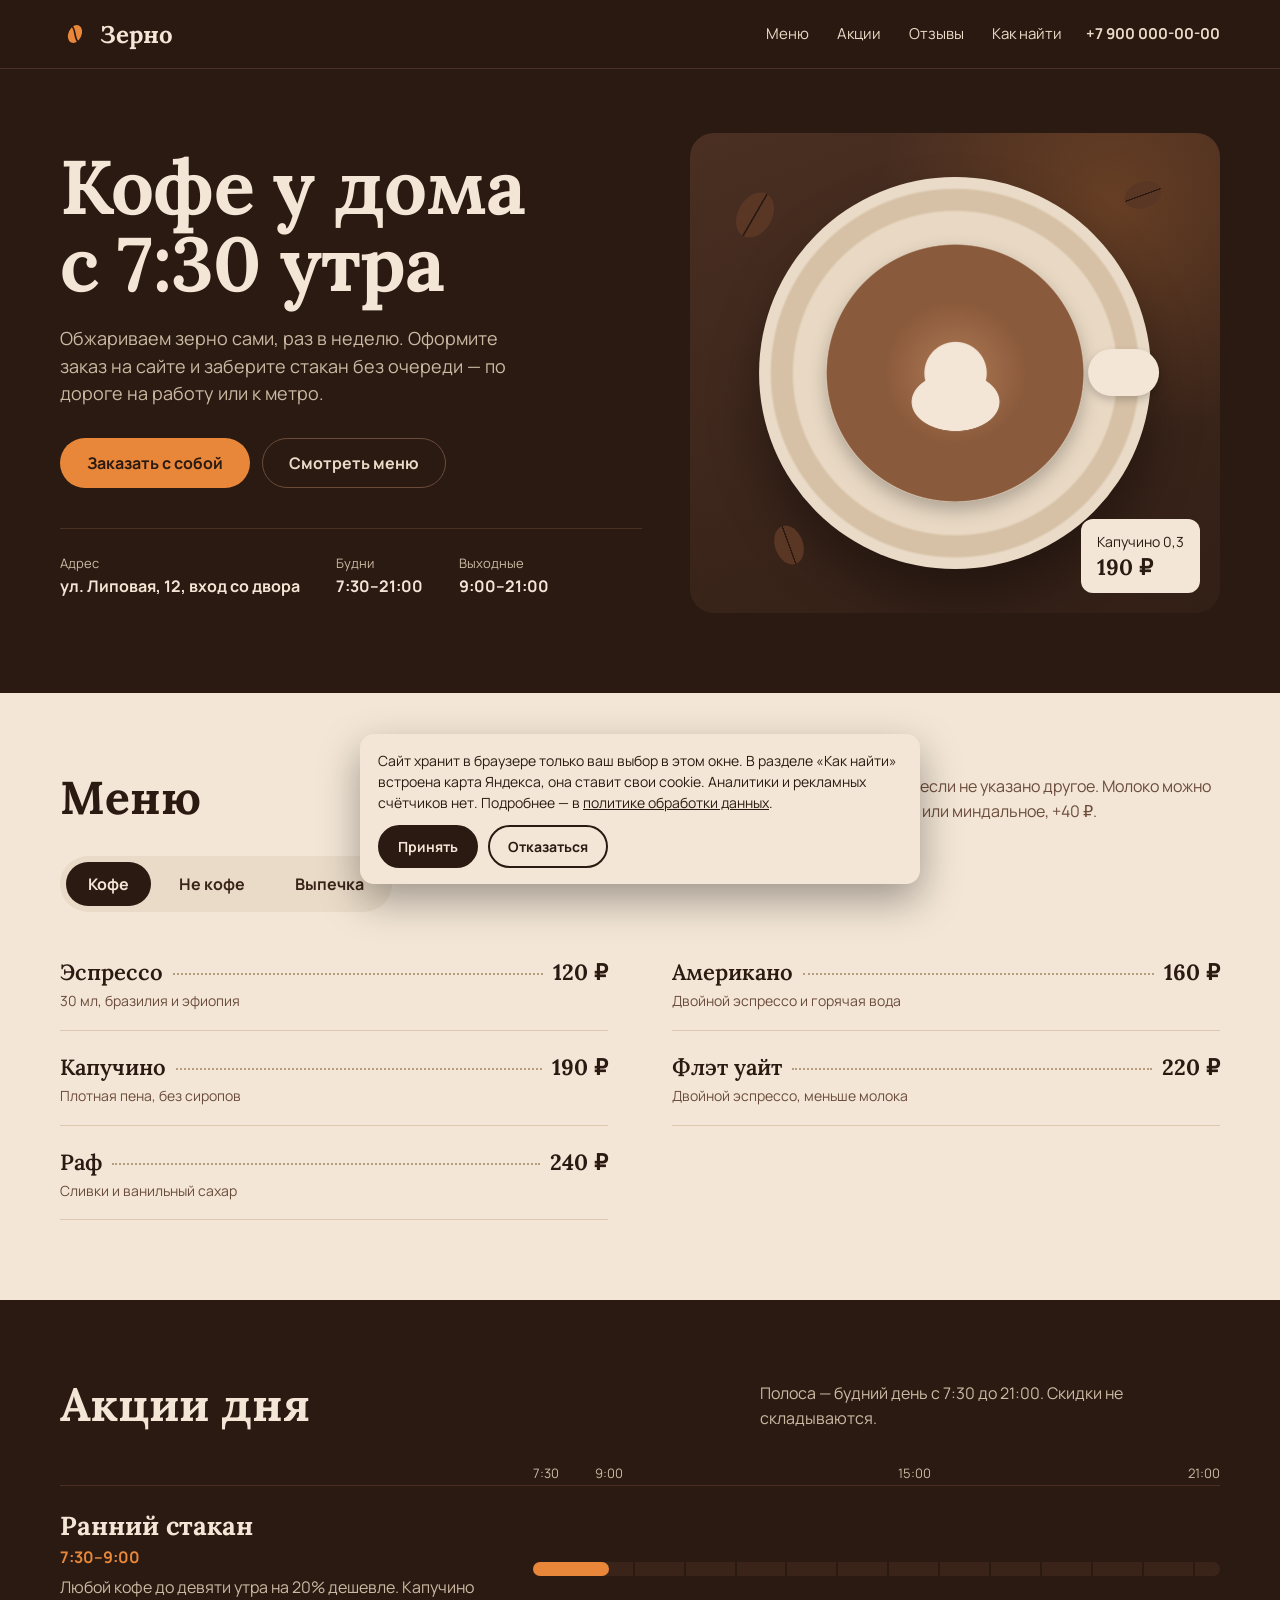
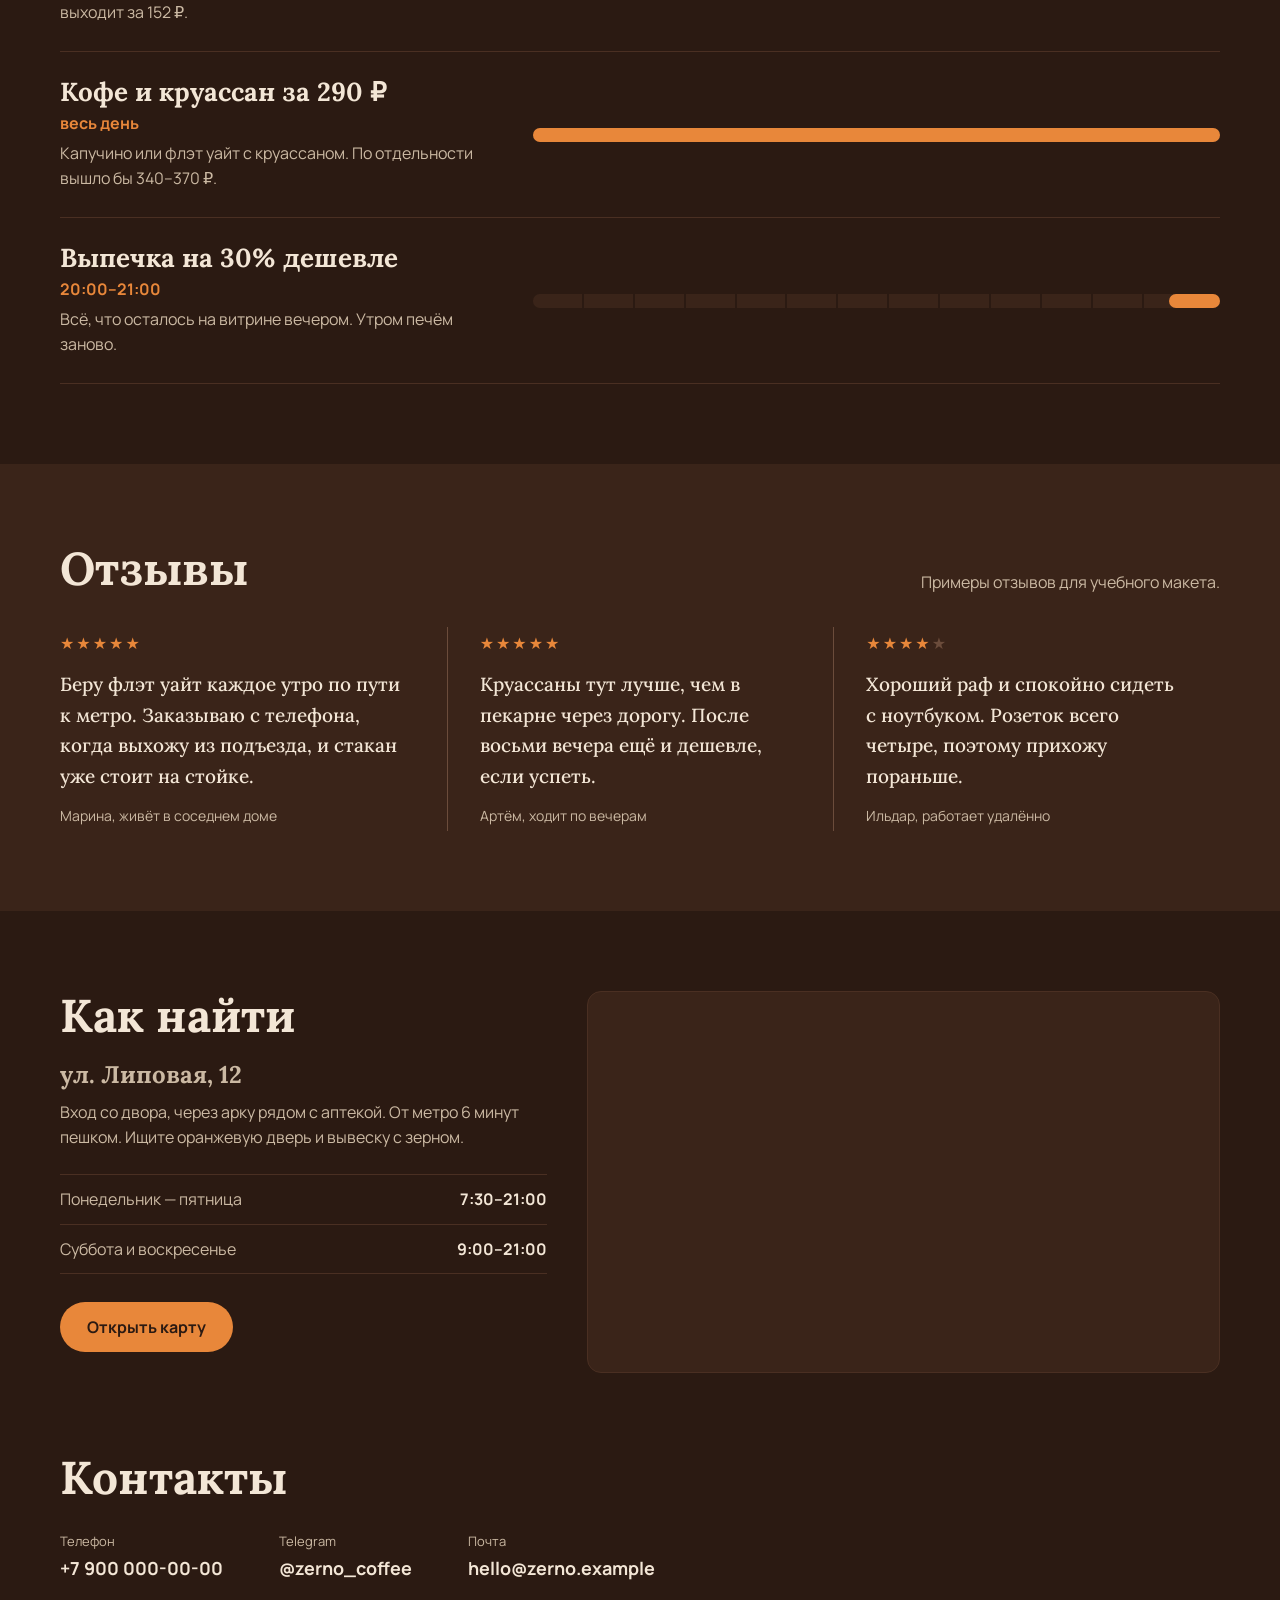
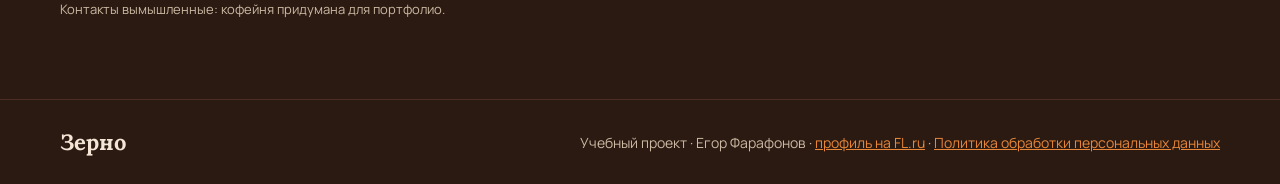
==== commit ebd23786: "Switch map embed from OpenStreetMap to Yandex Maps widget The policy and cookie notice now mention t" ====
--- a/index.html
+++ b/index.html
@@ -163,10 +163,10 @@
           <div><dt>Понедельник — пятница</dt><dd>7:30–21:00</dd></div>
           <div><dt>Суббота и воскресенье</dt><dd>9:00–21:00</dd></div>
         </dl>
-        <a class="btn btn--primary" href="https://www.openstreetmap.org/?mlat=55.7602&amp;mlon=37.6085#map=17/55.7602/37.6085" target="_blank" rel="noopener">Открыть карту</a>
+        <a class="btn btn--primary" href="https://yandex.ru/maps/?ll=37.6085%2C55.7602&amp;z=17&amp;pt=37.6085%2C55.7602%2Cpm2rdm" target="_blank" rel="noopener">Открыть карту</a>
       </div>
       <div class="map">
-        <iframe title="Карта: кофейня «Зерно»" loading="lazy" src="https://www.openstreetmap.org/export/embed.html?bbox=37.6025%2C55.7575%2C37.6145%2C55.7629&amp;layer=mapnik&amp;marker=55.7602%2C37.6085"></iframe>
+        <iframe title="Карта: кофейня «Зерно»" loading="lazy" src="https://yandex.ru/map-widget/v1/?ll=37.6085%2C55.7602&amp;z=17&amp;pt=37.6085%2C55.7602%2Cpm2rdm" allowfullscreen></iframe>
       </div>
     </div>
   </section>
@@ -192,7 +192,7 @@
 </footer>
 
 <div class="cookie" id="cookie" role="region" aria-label="Уведомление о cookie" hidden>
-  <p>Сайт сохраняет в браузере только ваш выбор в этом окне. Аналитики и рекламных счётчиков нет. Подробнее — в <a href="privacy.html">политике обработки данных</a>.</p>
+  <p>Сайт хранит в браузере только ваш выбор в этом окне. В разделе «Как найти» встроена карта Яндекса, она ставит свои cookie. Аналитики и рекламных счётчиков нет. Подробнее — в <a href="privacy.html">политике обработки данных</a>.</p>
   <div class="cookie__btns"><button type="button" class="cookie__ok" data-cookie="accepted">Принять</button><button type="button" class="cookie__no" data-cookie="declined">Отказаться</button></div>
 </div>
 
--- a/style.css
+++ b/style.css
@@ -317,3 +317,4 @@
 .cookie__btns button { font: 700 14px var(--sans, Manrope, sans-serif); border-radius: 999px; padding: 10px 18px; cursor: pointer; border: 2px solid var(--espresso); }
 .cookie__ok { background: var(--espresso); color: var(--oat-2); }
 .cookie__no { background: transparent; color: var(--espresso); }
+.field.field--check input[type="checkbox"] { width: 20px; height: 20px; min-height: 0; padding: 0; margin: 2px 0 0; border-radius: 4px; }
